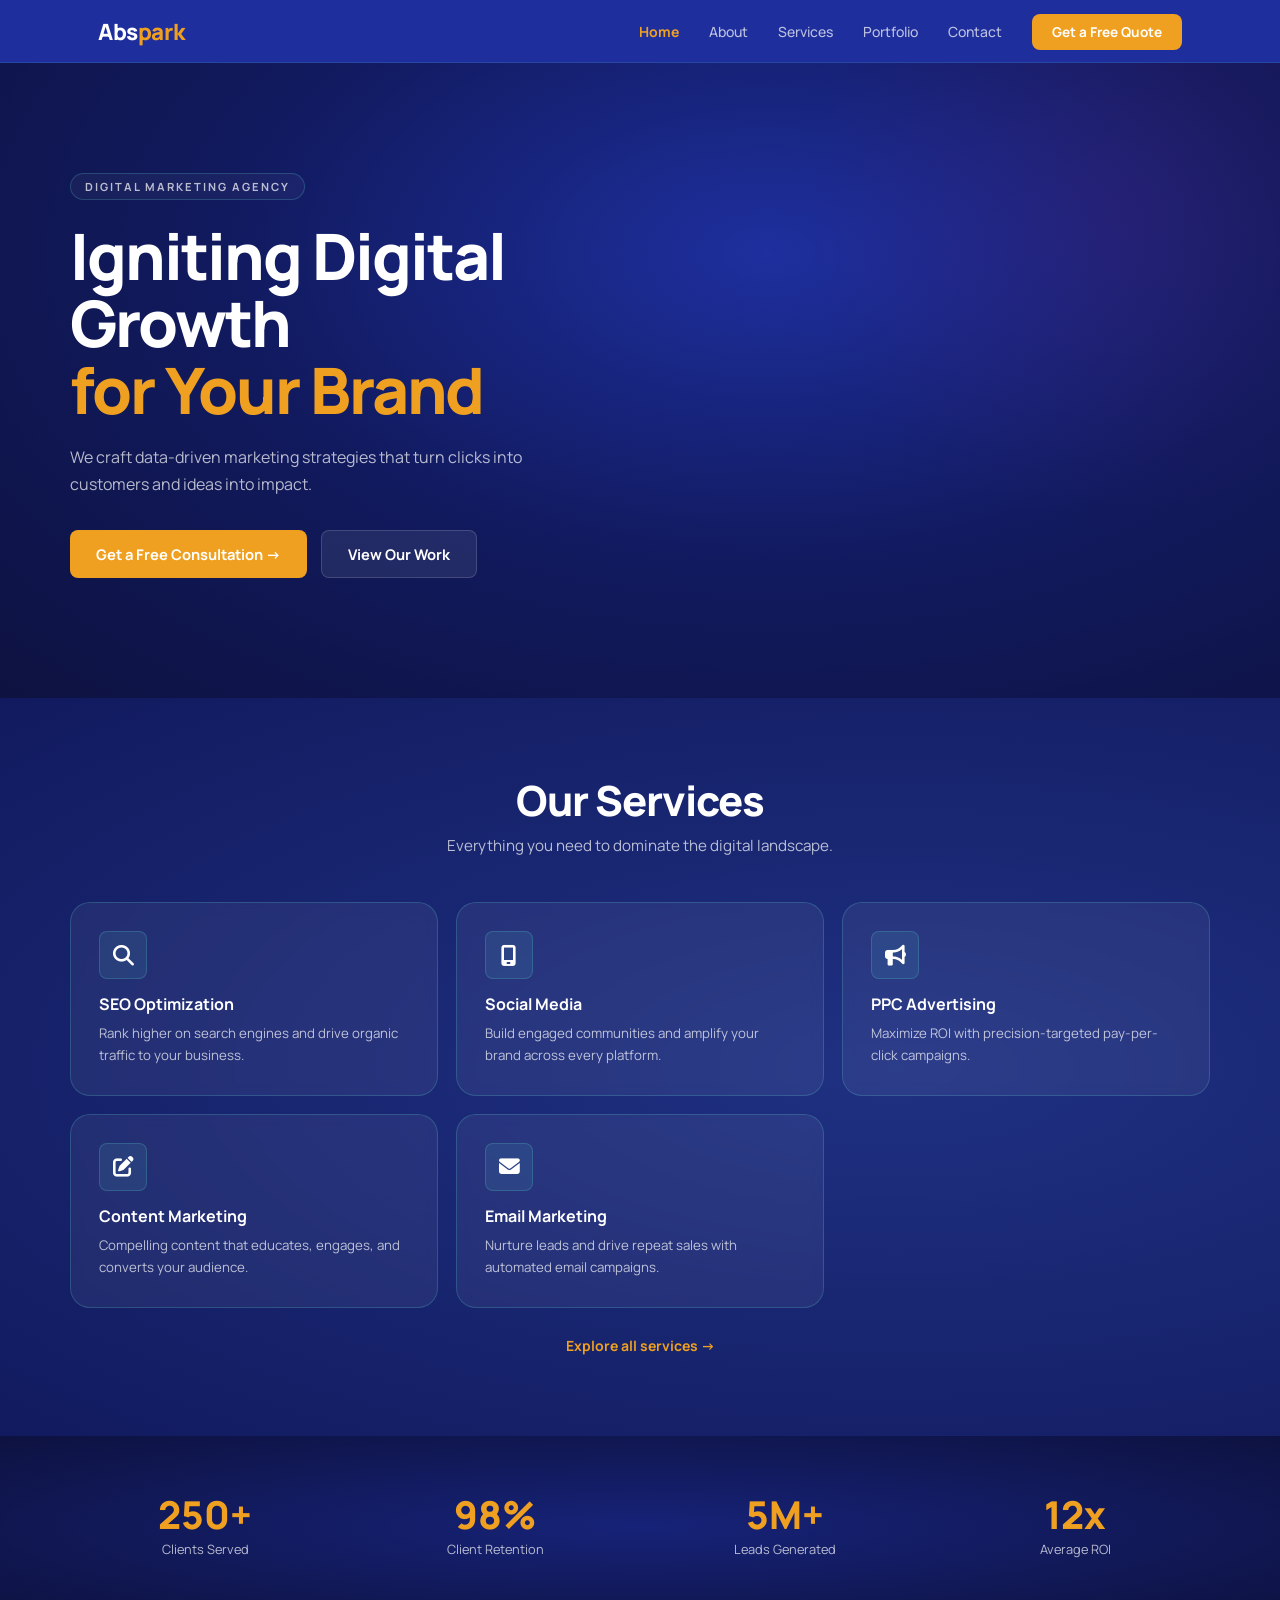
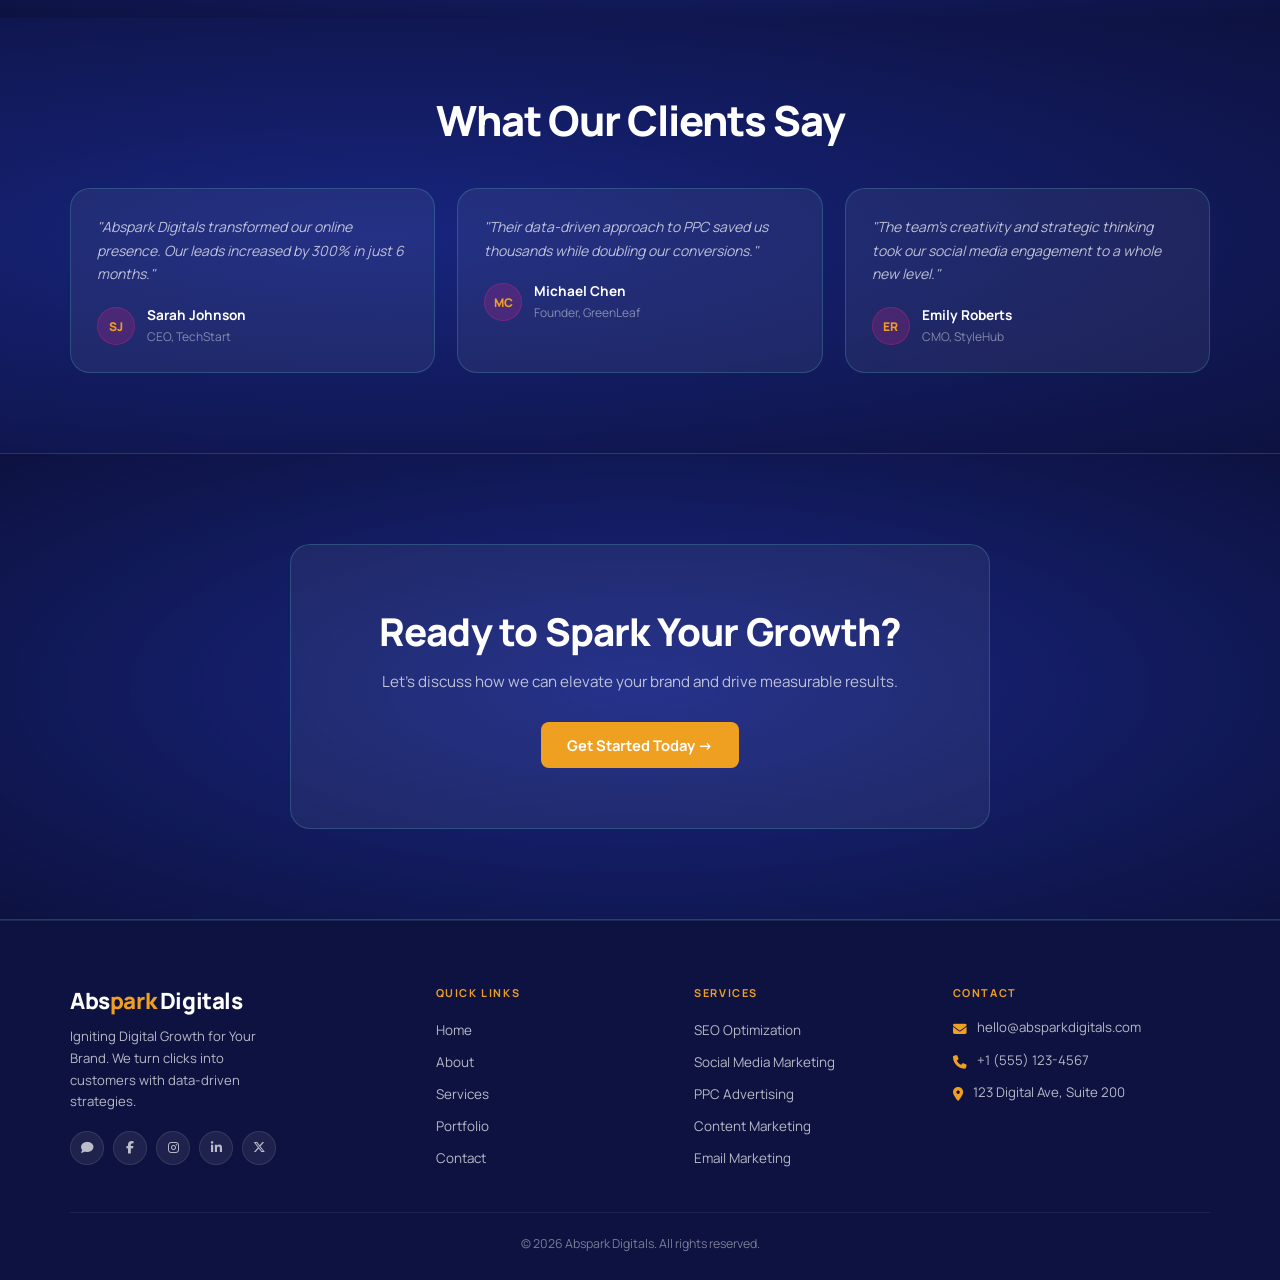
==== index.html @ 690a6c54 "first commit" ====
<!DOCTYPE html>
<html lang="en">
<head>
  <meta charset="UTF-8" />
  <meta name="viewport" content="width=device-width, initial-scale=1.0" />
  <title>Abspark Digitals – Igniting Digital Growth</title>
<link rel="stylesheet" href="style.css" />
  <link rel="stylesheet" href="https://cdnjs.cloudflare.com/ajax/libs/font-awesome/6.5.1/css/all.min.css" integrity="sha512-DTOQO9RWCH3ppGqcWaEA1BIZOC6xxalwEsw9c2QQeAIftl+Vegovlnee1c9QX4TctnWMn13TZye+giMm8e2LwA==" crossorigin="anonymous" referrerpolicy="no-referrer" />
  <style>
    /* ─── HOME HERO ─── */
    .home-hero {
      background: radial-gradient(ellipse at 60% 30%, var(--color-deep-crimson) 0%, var(--color-dark-maroon) 50%, var(--color-deep-black) 100%);
      padding: 110px 28px 120px;
      position: relative;
      overflow: hidden;

    }
    .home-hero::after {
      content: '';
      position: absolute;
      width: 700px; height: 700px;
      border-radius: 50%;
      background: radial-gradient(circle, rgba(233,30,140,0.07) 0%, transparent 65%);
      top: -200px; right: -200px;
      pointer-events: none;
    }
    .home-hero .container { position: relative; z-index: 1; }
    .home-hero h1 {
      font-size: clamp(2.6rem, 5.5vw, 4rem);
      font-weight: 800;
      letter-spacing: -2px;
      line-height: 1.05;
      max-width: 640px;
    }
    .home-hero h1 span { color: var(--color-hot-pink); display: block; }
    .home-hero p {
      margin-top: 20px;
      font-size: 1rem;
      color: var(--color-white-70);
      max-width: 480px;
      line-height: 1.7;
    }
    .hero-btns {
      display: flex;
      gap: 14px;
      margin-top: 32px;
      flex-wrap: wrap;
    }

    /* ─── SERVICES GRID ─── */
    .services-grid {
      display: grid;
      grid-template-columns: repeat(3, 1fr);
      gap: 18px;
      margin-top: 44px;
    }
    .services-grid .card:nth-child(4),
    .services-grid .card:nth-child(5) {
      /* last row 2 cards */
    }
    .service-card .icon-box { margin-bottom: 14px; }
    .service-card h3 {
      font-size: 1rem;
      font-weight: 700;
      margin-bottom: 8px;
    }
    .service-card p { font-size: 0.83rem; }
    .explore-link {
      display: inline-flex;
      align-items: center;
      gap: 6px;
      color: var(--color-hot-pink);
      font-size: 0.875rem;
      font-weight: 700;
      text-decoration: none;
      margin-top: 28px;
      transition: gap var(--transition);
    }
    .explore-link:hover { gap: 10px; }

    /* ─── TESTIMONIALS ─── */
    .testi-grid {
      display: grid;
      grid-template-columns: repeat(3, 1fr);
      gap: 22px;
      margin-top: 44px;
    }
    .testi-card {
      background: var(--card-bg);
      border: 1px solid var(--card-border);
      border-radius: var(--radius-lg);
      padding: 26px;
    }
    .testi-card blockquote {
      font-size: 0.875rem;
      color: var(--color-white-70);
      line-height: 1.7;
      font-style: italic;
      margin-bottom: 20px;
    }
    .testi-author {
      display: flex;
      align-items: center;
      gap: 12px;
    }
    .avatar {
      width: 38px; height: 38px;
      border-radius: 50%;
      background: rgba(233,30,140,0.20);
      border: 1px solid rgba(233,30,140,0.30);
      display: flex;
      align-items: center;
      justify-content: center;
      font-size: 0.75rem;
      font-weight: 800;
      color: var(--color-hot-pink);
      flex-shrink: 0;
    }
    .testi-author strong { font-size: 0.85rem; display: block; }
    .testi-author span { font-size: 0.75rem; color: var(--color-white-45); }

    @media (max-width: 860px) {
      .services-grid { grid-template-columns: repeat(2, 1fr); }
      .testi-grid { grid-template-columns: 1fr; }
    }
    @media (max-width: 560px) {
      .services-grid { grid-template-columns: 1fr; }
    }
  </style>
</head>
<body>

<!-- NAV -->
<nav>
  <div class="nav-inner">
    <a href="index.html" class="logo">Abs<span>park</span></a>
    <ul class="nav-links" id="navLinks">
      <li><a href="index.html" class="active">Home</a></li>
      <li><a href="about.html">About</a></li>
      <li><a href="services.html">Services</a></li>
      <li><a href="portfolio.html">Portfolio</a></li>
      <li><a href="contact.html">Contact</a></li>
      <li><a href="contact.html" class="btn-nav">Get a Free Quote</a></li>
    </ul>
    <button class="hamburger" onclick="toggleMenu()" aria-label="Menu">
      <span></span><span></span><span></span>
    </button>
  </div>
</nav>

<!-- HOME HERO -->
<section class="home-hero">
  <div class="container">
    <div class="page-badge">Digital Marketing Agency</div>
    <h1>Igniting Digital Growth
      <span>for Your Brand</span>
    </h1>
    <p>We craft data-driven marketing strategies that turn clicks into customers and ideas into impact.</p>
    <div class="hero-btns">
      <a href="contact.html" class="btn btn-primary">Get a Free Consultation →</a>
      <a href="portfolio.html" class="btn btn-secondary">View Our Work</a>
    </div>
  </div>
</section>

<!-- SERVICES SECTION -->
<section class="section section-mid">
  <div class="container">
    <div style="text-align:center; margin-bottom: 8px;">
      <p class="section-title">Our Services</p>
      <p class="section-sub" style="max-width:500px; margin-inline:auto;">Everything you need to dominate the digital landscape.</p>
    </div>
    <div class="services-grid">
      <div class="card service-card">
        <div class="icon-box"><i class="fas fa-magnifying-glass"></i></div>
        <h3>SEO Optimization</h3>
        <p>Rank higher on search engines and drive organic traffic to your business.</p>
      </div>
      <div class="card service-card">
        <div class="icon-box"><i class="fas fa-mobile-screen"></i></div>
        <h3>Social Media</h3>
        <p>Build engaged communities and amplify your brand across every platform.</p>
      </div>
      <div class="card service-card">
        <div class="icon-box"><i class="fas fa-bullhorn"></i></div>
        <h3>PPC Advertising</h3>
        <p>Maximize ROI with precision-targeted pay-per-click campaigns.</p>
      </div>
      <div class="card service-card">
        <div class="icon-box"><i class="fas fa-pen-to-square"></i></div>
        <h3>Content Marketing</h3>
        <p>Compelling content that educates, engages, and converts your audience.</p>
      </div>
      <div class="card service-card">
        <div class="icon-box"><i class="fas fa-envelope"></i></div>
        <h3>Email Marketing</h3>
        <p>Nurture leads and drive repeat sales with automated email campaigns.</p>
      </div>
    </div>
    <div style="text-align:center;">
      <a href="services.html" class="explore-link">Explore all services →</a>
    </div>
  </div>
</section>

<!-- STATS BAR -->
<div class="stats-bar">
  <div class="container">
    <div class="stat-item">
      <span class="val">250+</span>
      <span class="lbl">Clients Served</span>
    </div>
    <div class="stat-item">
      <span class="val">98%</span>
      <span class="lbl">Client Retention</span>
    </div>
    <div class="stat-item">
      <span class="val">5M+</span>
      <span class="lbl">Leads Generated</span>
    </div>
    <div class="stat-item">
      <span class="val">12x</span>
      <span class="lbl">Average ROI</span>
    </div>
  </div>
</div>

<!-- TESTIMONIALS -->
<section class="section section-dark">
  <div class="container">
    <div style="text-align:center;">
      <p class="section-title">What Our Clients Say</p>
    </div>
    <div class="testi-grid">
      <div class="testi-card">
        <blockquote>"Abspark Digitals transformed our online presence. Our leads increased by 300% in just 6 months."</blockquote>
        <div class="testi-author">
          <div class="avatar">SJ</div>
          <div>
            <strong>Sarah Johnson</strong>
            <span>CEO, TechStart</span>
          </div>
        </div>
      </div>
      <div class="testi-card">
        <blockquote>"Their data-driven approach to PPC saved us thousands while doubling our conversions."</blockquote>
        <div class="testi-author">
          <div class="avatar">MC</div>
          <div>
            <strong>Michael Chen</strong>
            <span>Founder, GreenLeaf</span>
          </div>
        </div>
      </div>
      <div class="testi-card">
        <blockquote>"The team's creativity and strategic thinking took our social media engagement to a whole new level."</blockquote>
        <div class="testi-author">
          <div class="avatar">ER</div>
          <div>
            <strong>Emily Roberts</strong>
            <span>CMO, StyleHub</span>
          </div>
        </div>
      </div>
    </div>
  </div>
</section>

<!-- CTA -->
<section class="cta-band">
  <div class="cta-box">
    <h2>Ready to Spark Your Growth?</h2>
    <p>Let's discuss how we can elevate your brand and drive measurable results.</p>
    <a href="contact.html" class="btn btn-primary">Get Started Today →</a>
  </div>
</section>

<!-- FOOTER -->
<footer>
  <div class="footer-grid">
    <div class="footer-brand">
      <a href="index.html" class="logo">Abs<span>park</span> Digitals</a>
      <p>Igniting Digital Growth for Your Brand. We turn clicks into customers with data-driven strategies.</p>
      <div class="socials">
        <a href="#" aria-label="Chat"><i class="fas fa-comment"></i></a>
        <a href="#" aria-label="Facebook"><i class="fab fa-facebook-f"></i></a>
        <a href="#" aria-label="Instagram"><i class="fab fa-instagram"></i></a>
        <a href="#" aria-label="LinkedIn"><i class="fab fa-linkedin-in"></i></a>
        <a href="#" aria-label="X"><i class="fab fa-x-twitter"></i></a>
      </div>
    </div>
    <div class="footer-col">
      <h4>Quick Links</h4>
      <ul>
        <li><a href="index.html">Home</a></li>
        <li><a href="about.html">About</a></li>
        <li><a href="services.html">Services</a></li>
        <li><a href="portfolio.html">Portfolio</a></li>
        <li><a href="contact.html">Contact</a></li>
      </ul>
    </div>
    <div class="footer-col">
      <h4>Services</h4>
      <ul>
        <li><a href="services.html">SEO Optimization</a></li>
        <li><a href="services.html">Social Media Marketing</a></li>
        <li><a href="services.html">PPC Advertising</a></li>
        <li><a href="services.html">Content Marketing</a></li>
        <li><a href="services.html">Email Marketing</a></li>
      </ul>
    </div>
    <div class="footer-col">
      <h4>Contact</h4>
      <div class="contact-row"><span class="ico"><i class="fas fa-envelope"></i></span><span>hello@absparkdigitals.com</span></div>
      <div class="contact-row"><span class="ico"><i class="fas fa-phone"></i></span><span>+1 (555) 123-4567</span></div>
      <div class="contact-row"><span class="ico"><i class="fas fa-location-dot"></i></span><span>123 Digital Ave, Suite 200</span></div>
    </div>
  </div>
  <p class="footer-bottom">© 2026 Abspark Digitals. All rights reserved.</p>
</footer>

<script>
  function toggleMenu() {
    document.getElementById('navLinks').classList.toggle('open');
  }
</script>
</body>
</html>
---- style.css ----
/* ═══════════════════════════════════════
   ABSPARK DIGITALS — SHARED STYLESHEET
   Color palette: Dark Maroon / Hot Pink
═══════════════════════════════════════ */

@import url('https://fonts.googleapis.com/css2?family=Manrope:wght@400;500;600;700;800&display=swap');

*, *::before, *::after { box-sizing: border-box; margin: 0; padding: 0; }

:root {
  /* Primary Blues */
  --color-deep-blue:    #267FB7;
  --color-mid-blue:     #3a5bc7;
  --color-light-blue:   #5b8fe8;

  /* Purple */
  --color-purple:       #6C4C98;
  --color-purple-light: #9b6fd4;

  /* Teal / Cyan */
  --color-teal:         #5dd5ce;
  --color-teal-light:   #a8e8e4;
  --color-teal-bg:      #7ecfca;

  /* Gold / Lightning */
  --color-gold:         #f0a020;
  --color-gold-bright:  #f5c842;

  /* Typography */
  --color-white:    #ffffff;
  --color-white-70: rgba(255,255,255,0.70);
  --color-white-45: rgba(255,255,255,0.45);

  /* Derived — mapped to brand roles */
  --color-deep-black:   #0d1240;
  --color-dark-maroon:  #111a5e;
  --color-deep-crimson: #1e2f9e;
  --color-card-surface: #1a2680;
  --color-hot-pink:     #f0a020;
  --color-pink-dark:    #c87d10;
  --color-coral-red:    #f5c842;
  --card-bg:            rgba(255,255,255,0.06);
  --card-border:        rgba(93,213,206,0.22);
  --radius-sm:   8px;
  --radius-md:   12px;
  --radius-lg:   20px;
  --transition:  0.22s ease;
}

html { scroll-behavior: smooth; }

body {
  font-family: 'Manrope', sans-serif;
  background: var(--color-dark-maroon);
  color: var(--color-white);
  min-height: 100vh;
  -webkit-font-smoothing: antialiased;
}

/* ─── SCROLLBAR ─── */
::-webkit-scrollbar { width: 6px; }
::-webkit-scrollbar-track { background: var(--color-deep-black); }
::-webkit-scrollbar-thumb { background: var(--color-mid-blue); border-radius: 3px; }

/* ─── NAV ─── */
nav {
  background:#1E2E9C;
  backdrop-filter: blur(10px);
  -webkit-backdrop-filter: blur(10px);
  position: sticky;
  top: 0;
  z-index: 200;
  border-bottom: 1px solid rgba(93,213,206,0.15);
}
.nav-inner {
  max-width: 1140px;
  margin: 0 auto;
  padding: 0 28px;
  height: 62px;
  display: flex;
  align-items: center;
  justify-content: space-between;
}
.logo {
  font-size: 1.4rem;
  font-weight: 800;
  color: var(--color-white);
  text-decoration: none;
  letter-spacing: -0.4px;
}
.logo span { color: var(--color-hot-pink); }
.nav-links {
  display: flex;
  align-items: center;
  gap: 30px;
  list-style: none;
}
.nav-links a {
  color: var(--color-white-70);
  text-decoration: none;
  font-size: 0.875rem;
  font-weight: 500;
  transition: color var(--transition);
}
.nav-links a:hover,
.nav-links a.active { color: var(--color-white); }
.nav-links a.active { color: var(--color-hot-pink); font-weight: 700; }
.btn-nav {
  background: var(--color-hot-pink) !important;
  color: var(--color-white) !important;
  padding: 9px 20px !important;
  border-radius: var(--radius-sm) !important;
  font-weight: 700 !important;
  font-size: 0.85rem !important;
  transition: background var(--transition) !important;
  white-space: nowrap;
}
.btn-nav:hover { background: var(--color-pink-dark) !important; }

.hamburger {
  display: none;
  flex-direction: column;
  gap: 5px;
  cursor: pointer;
  padding: 4px;
  background: none;
  border: none;
}
.hamburger span {
  display: block;
  width: 22px;
  height: 2px;
  background: var(--color-white);
  border-radius: 2px;
  transition: var(--transition);
}

/* ─── HERO / PAGE HEADER ─── */
.page-hero {
  background: radial-gradient(ellipse at 50% 0%, var(--color-deep-crimson) 0%, var(--color-dark-maroon) 60%, var(--color-deep-black) 100%);
  text-align: center;
  padding: 90px 28px 100px;
  position: relative;
  overflow: hidden;
}
.page-hero::before {
  content: '';
  position: absolute;
  width: 500px; height: 500px;
  border-radius: 50%;
  background: radial-gradient(circle, rgba(93,213,206,0.08) 0%, transparent 70%);
  top: -200px; left: 50%;
  transform: translateX(-50%);
}
.page-badge {
  display: inline-block;
  font-size: 0.7rem;
  font-weight: 700;
  letter-spacing: 2px;
  text-transform: uppercase;
  color: var(--color-white-70);
  border: 1px solid var(--card-border);
  padding: 5px 14px;
  border-radius: 20px;
  margin-bottom: 22px;
  background: rgba(255,255,255,0.04);
}
.page-hero h1 {
  font-size: clamp(2.4rem, 5vw, 3.4rem);
  font-weight: 800;
  letter-spacing: -1.5px;
  line-height: 1.08;
}
.page-hero h1 span { color: var(--color-hot-pink); }
.page-hero p {
  margin-top: 16px;
  font-size: 1rem;
  color: var(--color-white-70);
  max-width: 560px;
  margin-inline: auto;
  line-height: 1.65;
}

/* ─── SECTION WRAPPERS ─── */
.section {
  padding: 80px 28px;
}
.section-dark {
  background: radial-gradient(ellipse at 30% 50%, rgba(30,47,158,0.5) 0%, var(--color-deep-black) 100%);
}
.section-mid {
  background: radial-gradient(ellipse at 70% 50%, rgba(58,91,199,0.35) 0%, var(--color-dark-maroon) 100%);
}
.container {
  max-width: 1140px;
  margin: 0 auto;
}
.section-label {
  font-size: 0.7rem;
  font-weight: 700;
  letter-spacing: 2px;
  text-transform: uppercase;
  color: var(--color-hot-pink);
  margin-bottom: 10px;
}
.section-title {
  font-size: clamp(1.8rem, 3.5vw, 2.6rem);
  font-weight: 800;
  letter-spacing: -1px;
  line-height: 1.1;
}
.section-title span { color: var(--color-hot-pink); }
.section-sub {
  font-size: 0.95rem;
  color: var(--color-white-70);
  margin-top: 10px;
  line-height: 1.6;
}

/* ─── CARDS ─── */
.card {
  background: var(--card-bg);
  border: 1px solid var(--card-border);
  border-radius: var(--radius-lg);
  padding: 28px;
  backdrop-filter: blur(6px);
  transition: transform var(--transition), box-shadow var(--transition), border-color var(--transition);
}
.card:hover {
  transform: translateY(-5px);
  box-shadow: 0 20px 50px rgba(0,0,0,0.3);
  border-color: rgba(93,213,206,0.35);
}
.card-tag {
  font-size: 0.68rem;
  font-weight: 700;
  letter-spacing: 1.4px;
  text-transform: uppercase;
  color: var(--color-hot-pink);
  margin-bottom: 10px;
}
.card h2, .card h3 {
  font-size: 1.15rem;
  font-weight: 800;
  color: var(--color-white);
  margin-bottom: 10px;
}
.card p {
  font-size: 0.86rem;
  color: var(--color-white-70);
  line-height: 1.65;
}
.divider {
  height: 1px;
  background: rgba(255,255,255,0.10);
  margin: 20px 0;
}

/* ─── ICON BOX ─── */
.icon-box {
  width: 48px; height: 48px;
  border-radius: var(--radius-sm);
  background: rgba(93,213,206,0.10);
  border: 1px solid rgba(93,213,206,0.22);
  display: flex;
  align-items: center;
  justify-content: center;
  font-size: 1.3rem;
  margin-bottom: 16px;
  flex-shrink: 0;
}

/* ─── BUTTONS ─── */
.btn {
  display: inline-flex;
  align-items: center;
  gap: 8px;
  text-decoration: none;
  font-weight: 700;
  font-size: 0.92rem;
  border-radius: var(--radius-sm);
  padding: 13px 26px;
  transition: transform var(--transition), background var(--transition);
  cursor: pointer;
  border: none;
}
.btn:hover { transform: translateY(-2px); }
.btn-primary {
  background: var(--color-hot-pink);
  color: var(--color-white);
}
.btn-primary:hover { background: var(--color-pink-dark); }
.btn-secondary {
  background: rgba(255,255,255,0.08);
  color: var(--color-white);
  border: 1px solid rgba(255,255,255,0.15);
}
.btn-secondary:hover { background: rgba(255,255,255,0.14); }

/* ─── CTA BAND ─── */
.cta-band {
  background: radial-gradient(ellipse at 50% 50%, rgba(30,47,158,0.6) 0%, var(--color-deep-black) 100%);
  border-top: 1px solid var(--card-border);
  border-bottom: 1px solid var(--card-border);
  padding: 90px 28px;
  text-align: center;
}
.cta-box {
  background: var(--card-bg);
  border: 1px solid var(--card-border);
  border-radius: var(--radius-lg);
  padding: 60px 40px;
  max-width: 700px;
  margin: 0 auto;
}
.cta-box h2 {
  font-size: clamp(1.8rem, 3.5vw, 2.4rem);
  font-weight: 800;
  letter-spacing: -0.8px;
}
.cta-box p {
  color: var(--color-white-70);
  margin-top: 12px;
  font-size: 0.95rem;
  line-height: 1.6;
}
.cta-box .btn { margin-top: 28px; }

/* ─── FOOTER ─── */
footer {
  background: var(--color-deep-black);
  border-top: 1px solid rgba(93,213,206,0.15);
  padding: 64px 28px 28px;
}
.footer-grid {
  max-width: 1140px;
  margin: 0 auto;
  display: grid;
  grid-template-columns: 1.5fr 1fr 1fr 1.2fr;
  gap: 44px;
  padding-bottom: 44px;
  border-bottom: 1px solid rgba(255,255,255,0.07);
}
.footer-brand p {
  font-size: 0.82rem;
  color: var(--color-white-70);
  margin-top: 10px;
  line-height: 1.65;
  max-width: 200px;
}
.socials {
  display: flex;
  gap: 9px;
  margin-top: 18px;
}
.socials a {
  width: 34px; height: 34px;
  border-radius: 50%;
  background: rgba(255,255,255,0.07);
  border: 1px solid rgba(255,255,255,0.10);
  display: flex;
  align-items: center;
  justify-content: center;
  color: var(--color-white-70);
  text-decoration: none;
  font-size: 0.78rem;
  font-weight: 700;
  transition: background var(--transition), color var(--transition), border-color var(--transition);
}
.socials a:hover {
  background: var(--color-hot-pink);
  border-color: var(--color-hot-pink);
  color: var(--color-white);
}
.footer-col h4 {
  font-size: 0.68rem;
  font-weight: 700;
  letter-spacing: 1.6px;
  text-transform: uppercase;
  color: var(--color-hot-pink);
  margin-bottom: 18px;
}
.footer-col ul { list-style: none; display: flex; flex-direction: column; gap: 10px; }
.footer-col ul a {
  font-size: 0.84rem;
  color: var(--color-white-70);
  text-decoration: none;
  transition: color var(--transition);
}
.footer-col ul a:hover { color: var(--color-white); }
.contact-row {
  display: flex;
  align-items: flex-start;
  gap: 10px;
  margin-bottom: 11px;
}
.contact-row .ico { font-size: 0.85rem; margin-top: 1px; color: var(--color-hot-pink); }
.contact-row span { font-size: 0.83rem; color: var(--color-white-70); line-height: 1.5; }
.footer-bottom {
  max-width: 1140px;
  margin: 22px auto 0;
  text-align: center;
  font-size: 0.77rem;
  color: var(--color-white-45);
}

/* ─── STATS BAR ─── */
.stats-bar {
  background: radial-gradient(ellipse at 50% 50%, rgba(30,47,158,0.4) 0%, var(--color-deep-black) 100%);
  padding: 60px 28px;
}
.stats-bar .container {
  display: grid;
  grid-template-columns: repeat(4, 1fr);
  gap: 20px;
  text-align: center;
}
.stat-item .val {
  font-size: 2.4rem;
  font-weight: 800;
  color: var(--color-hot-pink);
  display: block;
  line-height: 1;
}
.stat-item .lbl {
  font-size: 0.8rem;
  color: var(--color-white-70);
  margin-top: 6px;
  display: block;
}

/* ─── FORM ─── */
.form-group { margin-bottom: 20px; }
.form-row { display: grid; grid-template-columns: 1fr 1fr; gap: 16px; margin-bottom: 20px; }
label {
  display: block;
  font-size: 0.82rem;
  font-weight: 600;
  color: var(--color-white-70);
  margin-bottom: 7px;
}
label .req { color: var(--color-hot-pink); margin-left: 2px; }
input, textarea, select {
  width: 100%;
  background: rgba(255,255,255,0.06);
  border: 1px solid rgba(255,255,255,0.12);
  border-radius: var(--radius-sm);
  padding: 11px 14px;
  color: var(--color-white);
  font-family: 'Manrope', sans-serif;
  font-size: 0.875rem;
  transition: border-color var(--transition), background var(--transition);
  outline: none;
}
input::placeholder, textarea::placeholder { color: var(--color-white-45); }
input:focus, textarea:focus {
  border-color: rgba(93,213,206,0.50);
  background: rgba(255,255,255,0.09);
}
textarea { resize: vertical; min-height: 140px; }

/* ─── MOBILE ─── */
@media (max-width: 900px) {
  .footer-grid { grid-template-columns: 1fr 1fr; }
}
@media (max-width: 700px) {
  .nav-links { display: none; }
  .hamburger { display: flex; }
  .nav-links.open {
    display: flex;
    flex-direction: column;
    position: absolute;
    top: 62px; left: 0; right: 0;
    background: var(--color-deep-black);
    padding: 20px 28px 26px;
    gap: 20px;
    z-index: 300;
    border-bottom: 1px solid rgba(93,213,206,0.15);
  }
  .footer-grid { grid-template-columns: 1fr; gap: 28px; }
  .form-row { grid-template-columns: 1fr; }
  .stats-bar .container { grid-template-columns: repeat(2, 1fr); }
  .page-hero { padding: 60px 20px 70px; }
}
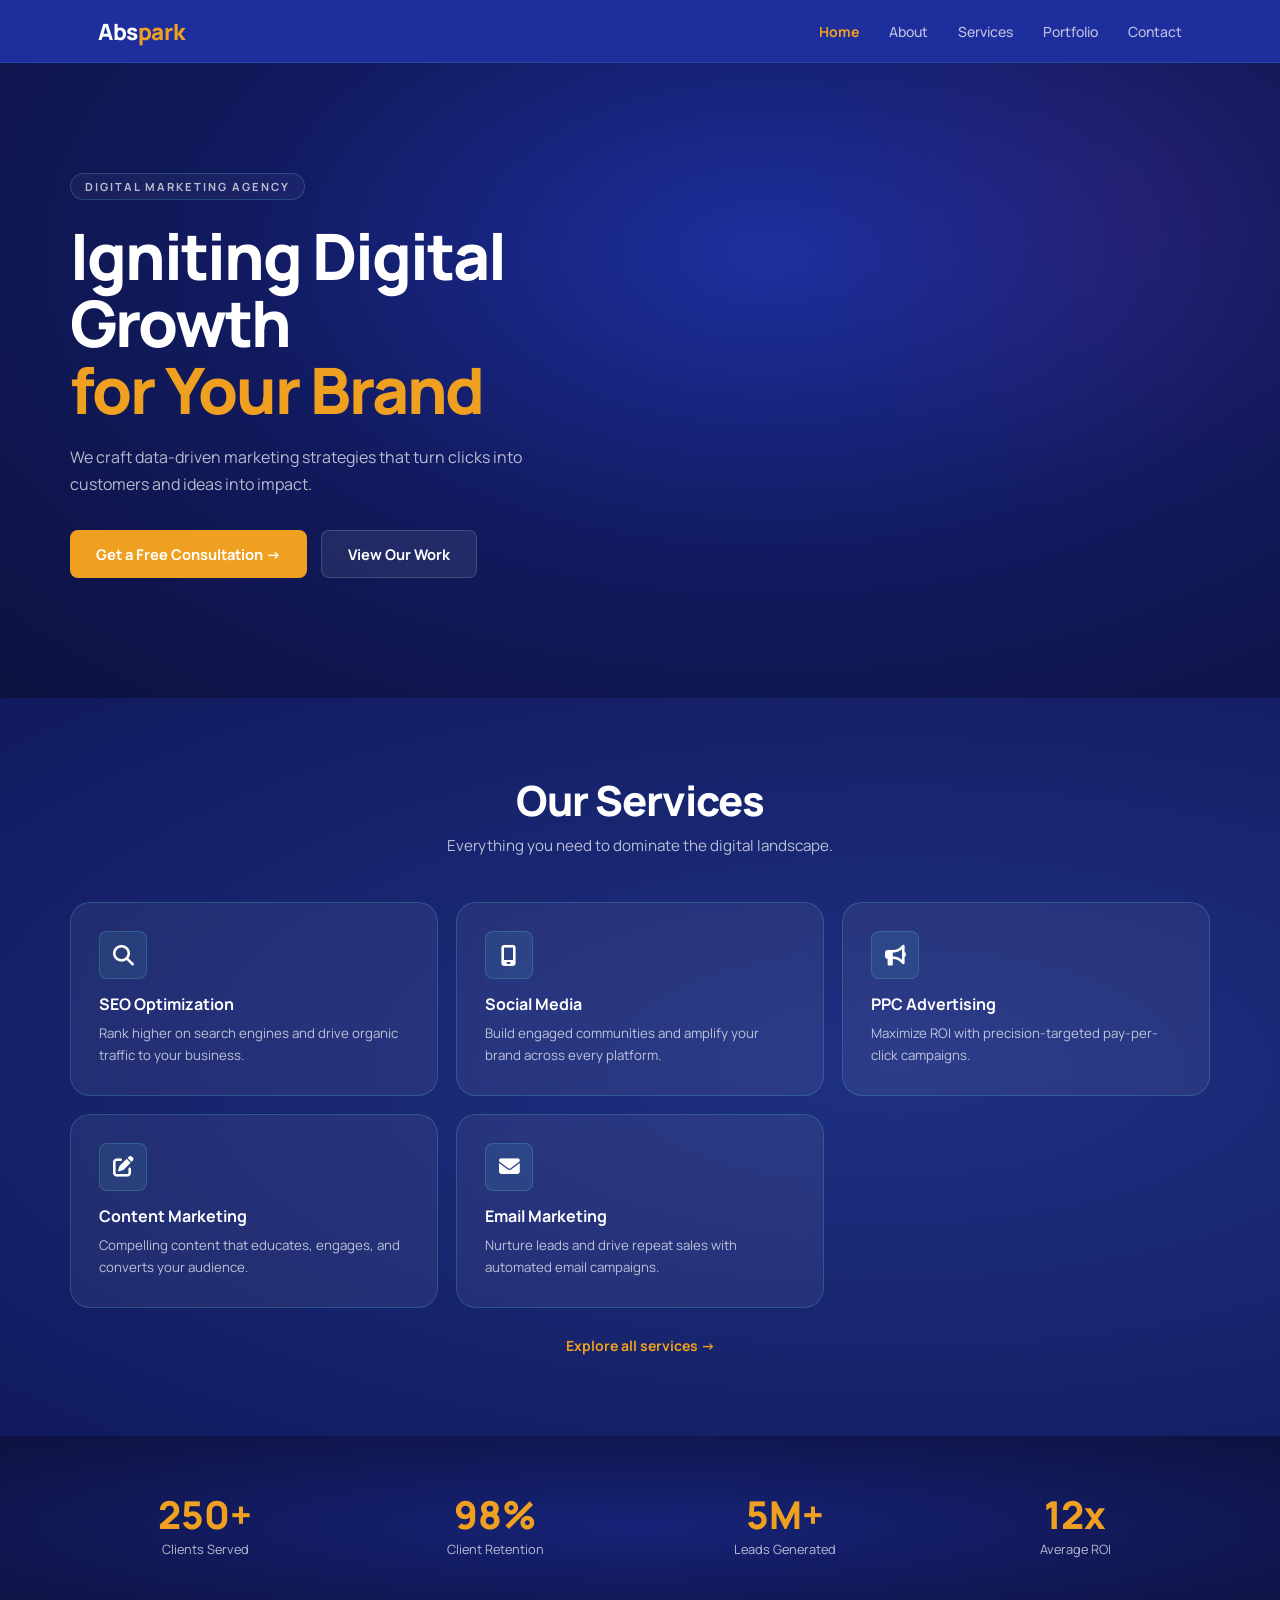
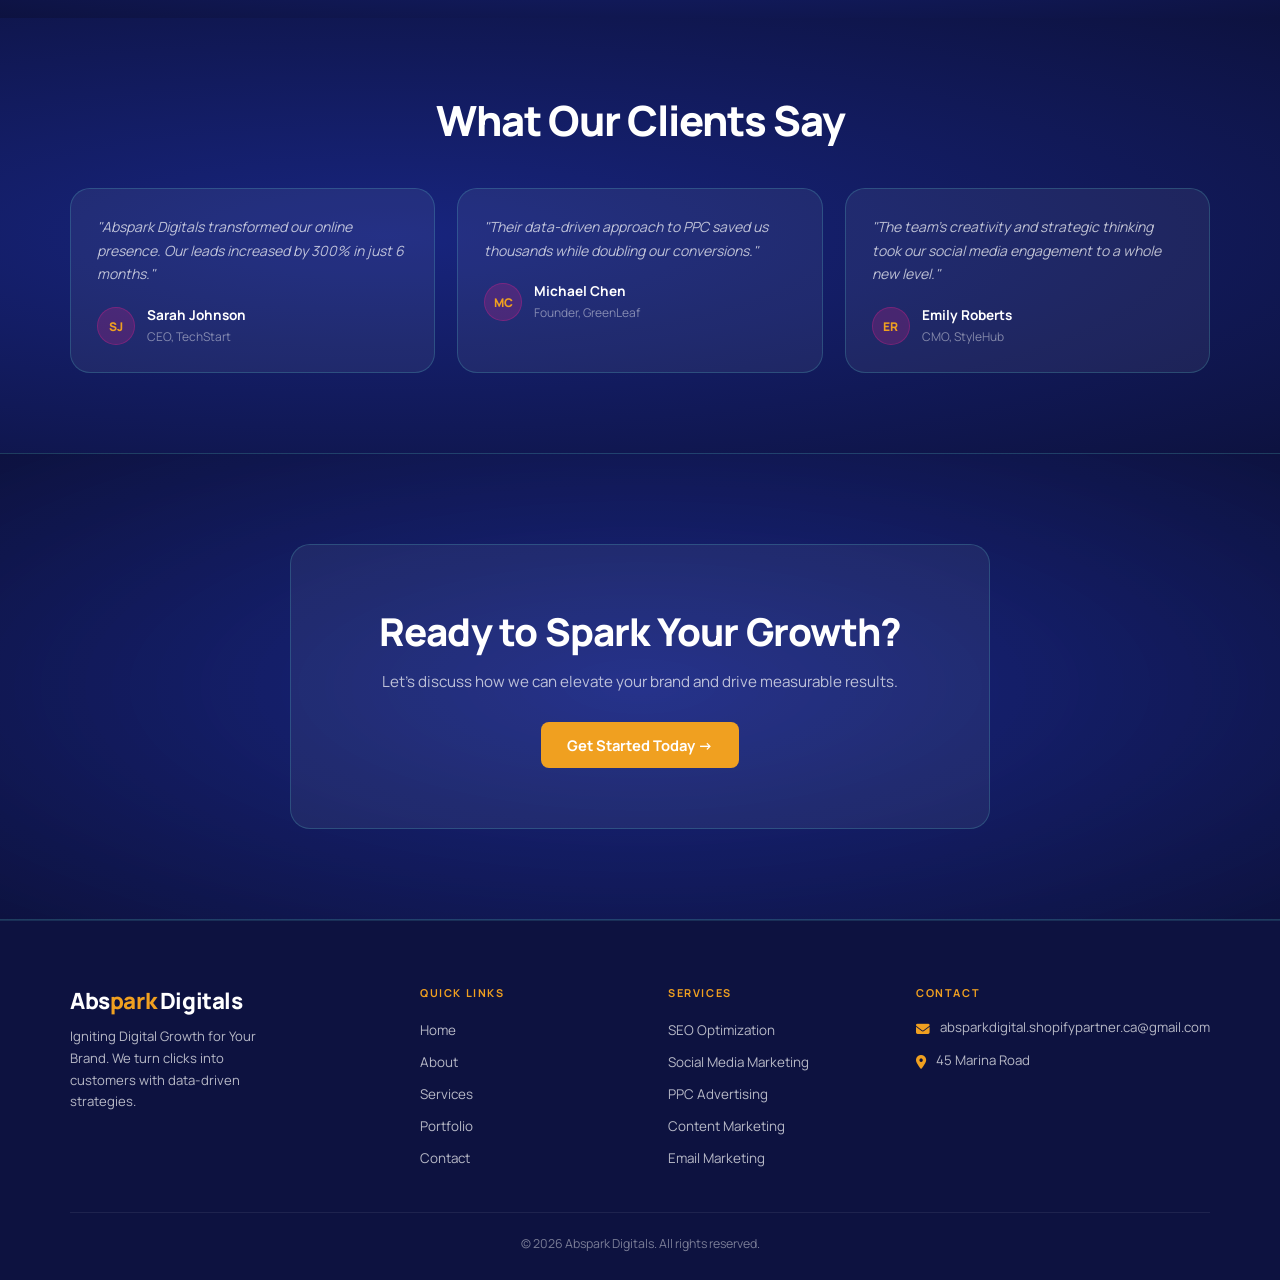
==== commit 10d3ed33: "updated" ====
--- a/index.html
+++ b/index.html
@@ -1,11 +1,14 @@
 <!DOCTYPE html>
 <html lang="en">
+
 <head>
   <meta charset="UTF-8" />
   <meta name="viewport" content="width=device-width, initial-scale=1.0" />
   <title>Abspark Digitals – Igniting Digital Growth</title>
-<link rel="stylesheet" href="style.css" />
-  <link rel="stylesheet" href="https://cdnjs.cloudflare.com/ajax/libs/font-awesome/6.5.1/css/all.min.css" integrity="sha512-DTOQO9RWCH3ppGqcWaEA1BIZOC6xxalwEsw9c2QQeAIftl+Vegovlnee1c9QX4TctnWMn13TZye+giMm8e2LwA==" crossorigin="anonymous" referrerpolicy="no-referrer" />
+  <link rel="stylesheet" href="style.css" />
+  <link rel="stylesheet" href="https://cdnjs.cloudflare.com/ajax/libs/font-awesome/6.5.1/css/all.min.css"
+    integrity="sha512-DTOQO9RWCH3ppGqcWaEA1BIZOC6xxalwEsw9c2QQeAIftl+Vegovlnee1c9QX4TctnWMn13TZye+giMm8e2LwA=="
+    crossorigin="anonymous" referrerpolicy="no-referrer" />
   <style>
     /* ─── HOME HERO ─── */
     .home-hero {
@@ -15,16 +18,67 @@
       overflow: hidden;
 
     }
+
+    .home-hero .hero-grid {
+      display: grid;
+      grid-template-columns: 1.1fr 0.9fr;
+      gap: 28px;
+      align-items: center;
+    }
+
+    .home-hero .hero-visual {
+      display: flex;
+      justify-content: flex-end;
+    }
+
+.home-hero .hero-image {
+      width: 100%;
+      max-width: 420px;
+      aspect-ratio: 4 / 3;
+      height: auto;
+      display: block;
+      object-fit: cover;
+      /* flip to the other way round */
+      transform: scaleX(-1);
+    }
+
+    .home-hero .hero-copy {
+      max-width: 640px;
+    }
+
+@media (max-width: 860px) {
+      .home-hero .hero-grid {
+        grid-template-columns: 1fr;
+      }
+
+      .home-hero .hero-visual {
+        justify-content: flex-start;
+        margin-top: 24px;
+      }
+
+      .home-hero .hero-image {
+        max-width: 520px;
+      }
+    }
+
+
     .home-hero::after {
       content: '';
       position: absolute;
-      width: 700px; height: 700px;
+      width: 700px;
+      height: 700px;
       border-radius: 50%;
-      background: radial-gradient(circle, rgba(233,30,140,0.07) 0%, transparent 65%);
-      top: -200px; right: -200px;
+      background: radial-gradient(circle, rgba(233, 30, 140, 0.07) 0%, transparent 65%);
+      top: -200px;
+      right: -200px;
       pointer-events: none;
     }
-    .home-hero .container { position: relative; z-index: 1; }
+
+    .home-hero .container {
+      position: relative;
+      z-index: 1;
+    }
+
     .home-hero h1 {
       font-size: clamp(2.6rem, 5.5vw, 4rem);
       font-weight: 800;
@@ -32,7 +86,12 @@
       line-height: 1.05;
       max-width: 640px;
     }
-    .home-hero h1 span { color: var(--color-hot-pink); display: block; }
+
+    .home-hero h1 span {
+      color: var(--color-hot-pink);
+      display: block;
+    }
+
     .home-hero p {
       margin-top: 20px;
       font-size: 1rem;
@@ -40,6 +99,7 @@
       max-width: 480px;
       line-height: 1.7;
     }
+
     .hero-btns {
       display: flex;
       gap: 14px;
@@ -54,17 +114,26 @@
       gap: 18px;
       margin-top: 44px;
     }
+
     .services-grid .card:nth-child(4),
     .services-grid .card:nth-child(5) {
       /* last row 2 cards */
     }
-    .service-card .icon-box { margin-bottom: 14px; }
+
+    .service-card .icon-box {
+      margin-bottom: 14px;
+    }
+
     .service-card h3 {
       font-size: 1rem;
       font-weight: 700;
       margin-bottom: 8px;
     }
-    .service-card p { font-size: 0.83rem; }
+
+    .service-card p {
+      font-size: 0.83rem;
+    }
+
     .explore-link {
       display: inline-flex;
       align-items: center;
@@ -76,7 +145,10 @@
       margin-top: 28px;
       transition: gap var(--transition);
     }
-    .explore-link:hover { gap: 10px; }
+
+    .explore-link:hover {
+      gap: 10px;
+    }
 
     /* ─── TESTIMONIALS ─── */
     .testi-grid {
@@ -85,12 +157,14 @@
       gap: 22px;
       margin-top: 44px;
     }
+
     .testi-card {
       background: var(--card-bg);
       border: 1px solid var(--card-border);
       border-radius: var(--radius-lg);
       padding: 26px;
     }
+
     .testi-card blockquote {
       font-size: 0.875rem;
       color: var(--color-white-70);
@@ -98,16 +172,19 @@
       font-style: italic;
       margin-bottom: 20px;
     }
+
     .testi-author {
       display: flex;
       align-items: center;
       gap: 12px;
     }
+
     .avatar {
-      width: 38px; height: 38px;
+      width: 38px;
+      height: 38px;
       border-radius: 50%;
-      background: rgba(233,30,140,0.20);
-      border: 1px solid rgba(233,30,140,0.30);
+      background: rgba(233, 30, 140, 0.20);
+      border: 1px solid rgba(233, 30, 140, 0.30);
       display: flex;
       align-items: center;
       justify-content: center;
@@ -116,213 +193,244 @@
       color: var(--color-hot-pink);
       flex-shrink: 0;
     }
-    .testi-author strong { font-size: 0.85rem; display: block; }
-    .testi-author span { font-size: 0.75rem; color: var(--color-white-45); }
+
+    .testi-author strong {
+      font-size: 0.85rem;
+      display: block;
+    }
+
+    .testi-author span {
+      font-size: 0.75rem;
+      color: var(--color-white-45);
+    }
 
     @media (max-width: 860px) {
-      .services-grid { grid-template-columns: repeat(2, 1fr); }
-      .testi-grid { grid-template-columns: 1fr; }
-    }
+      .services-grid {
+        grid-template-columns: repeat(2, 1fr);
+      }
+
+      .testi-grid {
+        grid-template-columns: 1fr;
+      }
+    }
+
     @media (max-width: 560px) {
-      .services-grid { grid-template-columns: 1fr; }
+      .services-grid {
+        grid-template-columns: 1fr;
+      }
     }
   </style>
 </head>
+
 <body>
 
-<!-- NAV -->
-<nav>
-  <div class="nav-inner">
-    <a href="index.html" class="logo">Abs<span>park</span></a>
-    <ul class="nav-links" id="navLinks">
-      <li><a href="index.html" class="active">Home</a></li>
-      <li><a href="about.html">About</a></li>
-      <li><a href="services.html">Services</a></li>
-      <li><a href="portfolio.html">Portfolio</a></li>
-      <li><a href="contact.html">Contact</a></li>
-      <li><a href="contact.html" class="btn-nav">Get a Free Quote</a></li>
-    </ul>
-    <button class="hamburger" onclick="toggleMenu()" aria-label="Menu">
-      <span></span><span></span><span></span>
-    </button>
+  <!-- NAV -->
+  <nav>
+    <div class="nav-inner">
+      <a href="index.html" class="logo">Abs<span>park</span></a>
+      <ul class="nav-links" id="navLinks">
+        <li><a href="index.html" class="active">Home</a></li>
+        <li><a href="about.html">About</a></li>
+        <li><a href="services.html">Services</a></li>
+        <li><a href="portfolio.html">Portfolio</a></li>
+        <li><a href="contact.html">Contact</a></li>
+        <!-- <li><a href="contact.html" class="btn-nav">Get a Free Quote</a></li> -->
+      </ul>
+      <button class="hamburger" onclick="toggleMenu()" aria-label="Menu">
+        <span></span><span></span><span></span>
+      </button>
+    </div>
+  </nav>
+
+  <!-- HOME HERO -->
+  <section class="home-hero">
+    <div class="container">
+      <div class="hero-grid">
+        <div class="hero-copy">
+          <div class="page-badge">Digital Marketing Agency</div>
+          <h1>Igniting Digital Growth
+            <span>for Your Brand</span>
+          </h1>
+          <p>We craft data-driven marketing strategies that turn clicks into customers and ideas into impact.</p>
+          <div class="hero-btns">
+            <a href="contact.html" class="btn btn-primary">Get a Free Consultation →</a>
+            <a href="portfolio.html" class="btn btn-secondary">View Our Work</a>
+          </div>
+        </div>
+
+        <div class="hero-visual" aria-hidden="true">
+        </div>
+      </div>
+    </div>
+  </section>
+
+  <!-- SERVICES SECTION -->
+  <section class="section section-mid">
+    <div class="container">
+      <div style="text-align:center; margin-bottom: 8px;">
+        <p class="section-title">Our Services</p>
+        <p class="section-sub" style="max-width:500px; margin-inline:auto;">Everything you need to dominate the digital
+          landscape.</p>
+      </div>
+      <div class="services-grid">
+        <div class="card service-card">
+          <div class="icon-box"><i class="fas fa-magnifying-glass"></i></div>
+          <h3>SEO Optimization</h3>
+          <p>Rank higher on search engines and drive organic traffic to your business.</p>
+        </div>
+        <div class="card service-card">
+          <div class="icon-box"><i class="fas fa-mobile-screen"></i></div>
+          <h3>Social Media</h3>
+          <p>Build engaged communities and amplify your brand across every platform.</p>
+        </div>
+        <div class="card service-card">
+          <div class="icon-box"><i class="fas fa-bullhorn"></i></div>
+          <h3>PPC Advertising</h3>
+          <p>Maximize ROI with precision-targeted pay-per-click campaigns.</p>
+        </div>
+        <div class="card service-card">
+          <div class="icon-box"><i class="fas fa-pen-to-square"></i></div>
+          <h3>Content Marketing</h3>
+          <p>Compelling content that educates, engages, and converts your audience.</p>
+        </div>
+        <div class="card service-card">
+          <div class="icon-box"><i class="fas fa-envelope"></i></div>
+          <h3>Email Marketing</h3>
+          <p>Nurture leads and drive repeat sales with automated email campaigns.</p>
+        </div>
+      </div>
+      <div style="text-align:center;">
+        <a href="services.html" class="explore-link">Explore all services →</a>
+      </div>
+    </div>
+  </section>
+
+  <!-- STATS BAR -->
+  <div class="stats-bar">
+    <div class="container">
+      <div class="stat-item">
+        <span class="val">250+</span>
+        <span class="lbl">Clients Served</span>
+      </div>
+      <div class="stat-item">
+        <span class="val">98%</span>
+        <span class="lbl">Client Retention</span>
+      </div>
+      <div class="stat-item">
+        <span class="val">5M+</span>
+        <span class="lbl">Leads Generated</span>
+      </div>
+      <div class="stat-item">
+        <span class="val">12x</span>
+        <span class="lbl">Average ROI</span>
+      </div>
+    </div>
   </div>
-</nav>
-
-<!-- HOME HERO -->
-<section class="home-hero">
-  <div class="container">
-    <div class="page-badge">Digital Marketing Agency</div>
-    <h1>Igniting Digital Growth
-      <span>for Your Brand</span>
-    </h1>
-    <p>We craft data-driven marketing strategies that turn clicks into customers and ideas into impact.</p>
-    <div class="hero-btns">
-      <a href="contact.html" class="btn btn-primary">Get a Free Consultation →</a>
-      <a href="portfolio.html" class="btn btn-secondary">View Our Work</a>
-    </div>
-  </div>
-</section>
-
-<!-- SERVICES SECTION -->
-<section class="section section-mid">
-  <div class="container">
-    <div style="text-align:center; margin-bottom: 8px;">
-      <p class="section-title">Our Services</p>
-      <p class="section-sub" style="max-width:500px; margin-inline:auto;">Everything you need to dominate the digital landscape.</p>
-    </div>
-    <div class="services-grid">
-      <div class="card service-card">
-        <div class="icon-box"><i class="fas fa-magnifying-glass"></i></div>
-        <h3>SEO Optimization</h3>
-        <p>Rank higher on search engines and drive organic traffic to your business.</p>
-      </div>
-      <div class="card service-card">
-        <div class="icon-box"><i class="fas fa-mobile-screen"></i></div>
-        <h3>Social Media</h3>
-        <p>Build engaged communities and amplify your brand across every platform.</p>
-      </div>
-      <div class="card service-card">
-        <div class="icon-box"><i class="fas fa-bullhorn"></i></div>
-        <h3>PPC Advertising</h3>
-        <p>Maximize ROI with precision-targeted pay-per-click campaigns.</p>
-      </div>
-      <div class="card service-card">
-        <div class="icon-box"><i class="fas fa-pen-to-square"></i></div>
-        <h3>Content Marketing</h3>
-        <p>Compelling content that educates, engages, and converts your audience.</p>
-      </div>
-      <div class="card service-card">
-        <div class="icon-box"><i class="fas fa-envelope"></i></div>
-        <h3>Email Marketing</h3>
-        <p>Nurture leads and drive repeat sales with automated email campaigns.</p>
-      </div>
-    </div>
-    <div style="text-align:center;">
-      <a href="services.html" class="explore-link">Explore all services →</a>
-    </div>
-  </div>
-</section>
-
-<!-- STATS BAR -->
-<div class="stats-bar">
-  <div class="container">
-    <div class="stat-item">
-      <span class="val">250+</span>
-      <span class="lbl">Clients Served</span>
-    </div>
-    <div class="stat-item">
-      <span class="val">98%</span>
-      <span class="lbl">Client Retention</span>
-    </div>
-    <div class="stat-item">
-      <span class="val">5M+</span>
-      <span class="lbl">Leads Generated</span>
-    </div>
-    <div class="stat-item">
-      <span class="val">12x</span>
-      <span class="lbl">Average ROI</span>
-    </div>
-  </div>
-</div>
-
-<!-- TESTIMONIALS -->
-<section class="section section-dark">
-  <div class="container">
-    <div style="text-align:center;">
-      <p class="section-title">What Our Clients Say</p>
-    </div>
-    <div class="testi-grid">
-      <div class="testi-card">
-        <blockquote>"Abspark Digitals transformed our online presence. Our leads increased by 300% in just 6 months."</blockquote>
-        <div class="testi-author">
-          <div class="avatar">SJ</div>
-          <div>
-            <strong>Sarah Johnson</strong>
-            <span>CEO, TechStart</span>
+
+  <!-- TESTIMONIALS -->
+  <section class="section section-dark">
+    <div class="container">
+      <div style="text-align:center;">
+        <p class="section-title">What Our Clients Say</p>
+      </div>
+      <div class="testi-grid">
+        <div class="testi-card">
+          <blockquote>"Abspark Digitals transformed our online presence. Our leads increased by 300% in just 6 months."
+          </blockquote>
+          <div class="testi-author">
+            <div class="avatar">SJ</div>
+            <div>
+              <strong>Sarah Johnson</strong>
+              <span>CEO, TechStart</span>
+            </div>
           </div>
         </div>
-      </div>
-      <div class="testi-card">
-        <blockquote>"Their data-driven approach to PPC saved us thousands while doubling our conversions."</blockquote>
-        <div class="testi-author">
-          <div class="avatar">MC</div>
-          <div>
-            <strong>Michael Chen</strong>
-            <span>Founder, GreenLeaf</span>
+        <div class="testi-card">
+          <blockquote>"Their data-driven approach to PPC saved us thousands while doubling our conversions."
+          </blockquote>
+          <div class="testi-author">
+            <div class="avatar">MC</div>
+            <div>
+              <strong>Michael Chen</strong>
+              <span>Founder, GreenLeaf</span>
+            </div>
           </div>
         </div>
-      </div>
-      <div class="testi-card">
-        <blockquote>"The team's creativity and strategic thinking took our social media engagement to a whole new level."</blockquote>
-        <div class="testi-author">
-          <div class="avatar">ER</div>
-          <div>
-            <strong>Emily Roberts</strong>
-            <span>CMO, StyleHub</span>
+        <div class="testi-card">
+          <blockquote>"The team's creativity and strategic thinking took our social media engagement to a whole new
+            level."</blockquote>
+          <div class="testi-author">
+            <div class="avatar">ER</div>
+            <div>
+              <strong>Emily Roberts</strong>
+              <span>CMO, StyleHub</span>
+            </div>
           </div>
         </div>
       </div>
     </div>
-  </div>
-</section>
-
-<!-- CTA -->
-<section class="cta-band">
-  <div class="cta-box">
-    <h2>Ready to Spark Your Growth?</h2>
-    <p>Let's discuss how we can elevate your brand and drive measurable results.</p>
-    <a href="contact.html" class="btn btn-primary">Get Started Today →</a>
-  </div>
-</section>
-
-<!-- FOOTER -->
-<footer>
-  <div class="footer-grid">
-    <div class="footer-brand">
-      <a href="index.html" class="logo">Abs<span>park</span> Digitals</a>
-      <p>Igniting Digital Growth for Your Brand. We turn clicks into customers with data-driven strategies.</p>
-      <div class="socials">
+  </section>
+
+  <!-- CTA -->
+  <section class="cta-band">
+    <div class="cta-box">
+      <h2>Ready to Spark Your Growth?</h2>
+      <p>Let's discuss how we can elevate your brand and drive measurable results.</p>
+      <a href="contact.html" class="btn btn-primary">Get Started Today →</a>
+    </div>
+  </section>
+
+  <!-- FOOTER -->
+  <footer>
+    <div class="footer-grid">
+      <div class="footer-brand">
+        <a href="index.html" class="logo">Abs<span>park</span> Digitals</a>
+        <p>Igniting Digital Growth for Your Brand. We turn clicks into customers with data-driven strategies.</p>
+        <!-- <div class="socials">
         <a href="#" aria-label="Chat"><i class="fas fa-comment"></i></a>
         <a href="#" aria-label="Facebook"><i class="fab fa-facebook-f"></i></a>
         <a href="#" aria-label="Instagram"><i class="fab fa-instagram"></i></a>
         <a href="#" aria-label="LinkedIn"><i class="fab fa-linkedin-in"></i></a>
         <a href="#" aria-label="X"><i class="fab fa-x-twitter"></i></a>
-      </div>
-    </div>
-    <div class="footer-col">
-      <h4>Quick Links</h4>
-      <ul>
-        <li><a href="index.html">Home</a></li>
-        <li><a href="about.html">About</a></li>
-        <li><a href="services.html">Services</a></li>
-        <li><a href="portfolio.html">Portfolio</a></li>
-        <li><a href="contact.html">Contact</a></li>
-      </ul>
-    </div>
-    <div class="footer-col">
-      <h4>Services</h4>
-      <ul>
-        <li><a href="services.html">SEO Optimization</a></li>
-        <li><a href="services.html">Social Media Marketing</a></li>
-        <li><a href="services.html">PPC Advertising</a></li>
-        <li><a href="services.html">Content Marketing</a></li>
-        <li><a href="services.html">Email Marketing</a></li>
-      </ul>
-    </div>
-    <div class="footer-col">
-      <h4>Contact</h4>
-      <div class="contact-row"><span class="ico"><i class="fas fa-envelope"></i></span><span>hello@absparkdigitals.com</span></div>
-      <div class="contact-row"><span class="ico"><i class="fas fa-phone"></i></span><span>+1 (555) 123-4567</span></div>
-      <div class="contact-row"><span class="ico"><i class="fas fa-location-dot"></i></span><span>123 Digital Ave, Suite 200</span></div>
-    </div>
-  </div>
-  <p class="footer-bottom">© 2026 Abspark Digitals. All rights reserved.</p>
-</footer>
-
-<script>
-  function toggleMenu() {
-    document.getElementById('navLinks').classList.toggle('open');
-  }
-</script>
+      </div> -->
+      </div>
+      <div class="footer-col">
+        <h4>Quick Links</h4>
+        <ul>
+          <li><a href="index.html">Home</a></li>
+          <li><a href="about.html">About</a></li>
+          <li><a href="services.html">Services</a></li>
+          <li><a href="portfolio.html">Portfolio</a></li>
+          <li><a href="contact.html">Contact</a></li>
+        </ul>
+      </div>
+      <div class="footer-col">
+        <h4>Services</h4>
+        <ul>
+          <li><a href="services.html">SEO Optimization</a></li>
+          <li><a href="services.html">Social Media Marketing</a></li>
+          <li><a href="services.html">PPC Advertising</a></li>
+          <li><a href="services.html">Content Marketing</a></li>
+          <li><a href="services.html">Email Marketing</a></li>
+        </ul>
+      </div>
+      <div class="footer-col">
+        <h4>Contact</h4>
+        <div class="contact-row"><span class="ico"><i
+              class="fas fa-envelope"></i></span><span>absparkdigital.shopifypartner.ca@gmail.com</span></div>
+        <!-- <div class="contact-row"><span class="ico"><i class="fas fa-phone"></i></span><span>+1 (555) 123-4567</span></div> -->
+        <div class="contact-row"><span class="ico"><i class="fas fa-location-dot"></i></span><span>45 Marina Road</span>
+        </div>
+      </div>
+    </div>
+    <p class="footer-bottom">© 2026 Abspark Digitals. All rights reserved.</p>
+  </footer>
+
+  <script>
+    function toggleMenu() {
+      document.getElementById('navLinks').classList.toggle('open');
+    }
+  </script>
 </body>
-</html>
+
+</html>
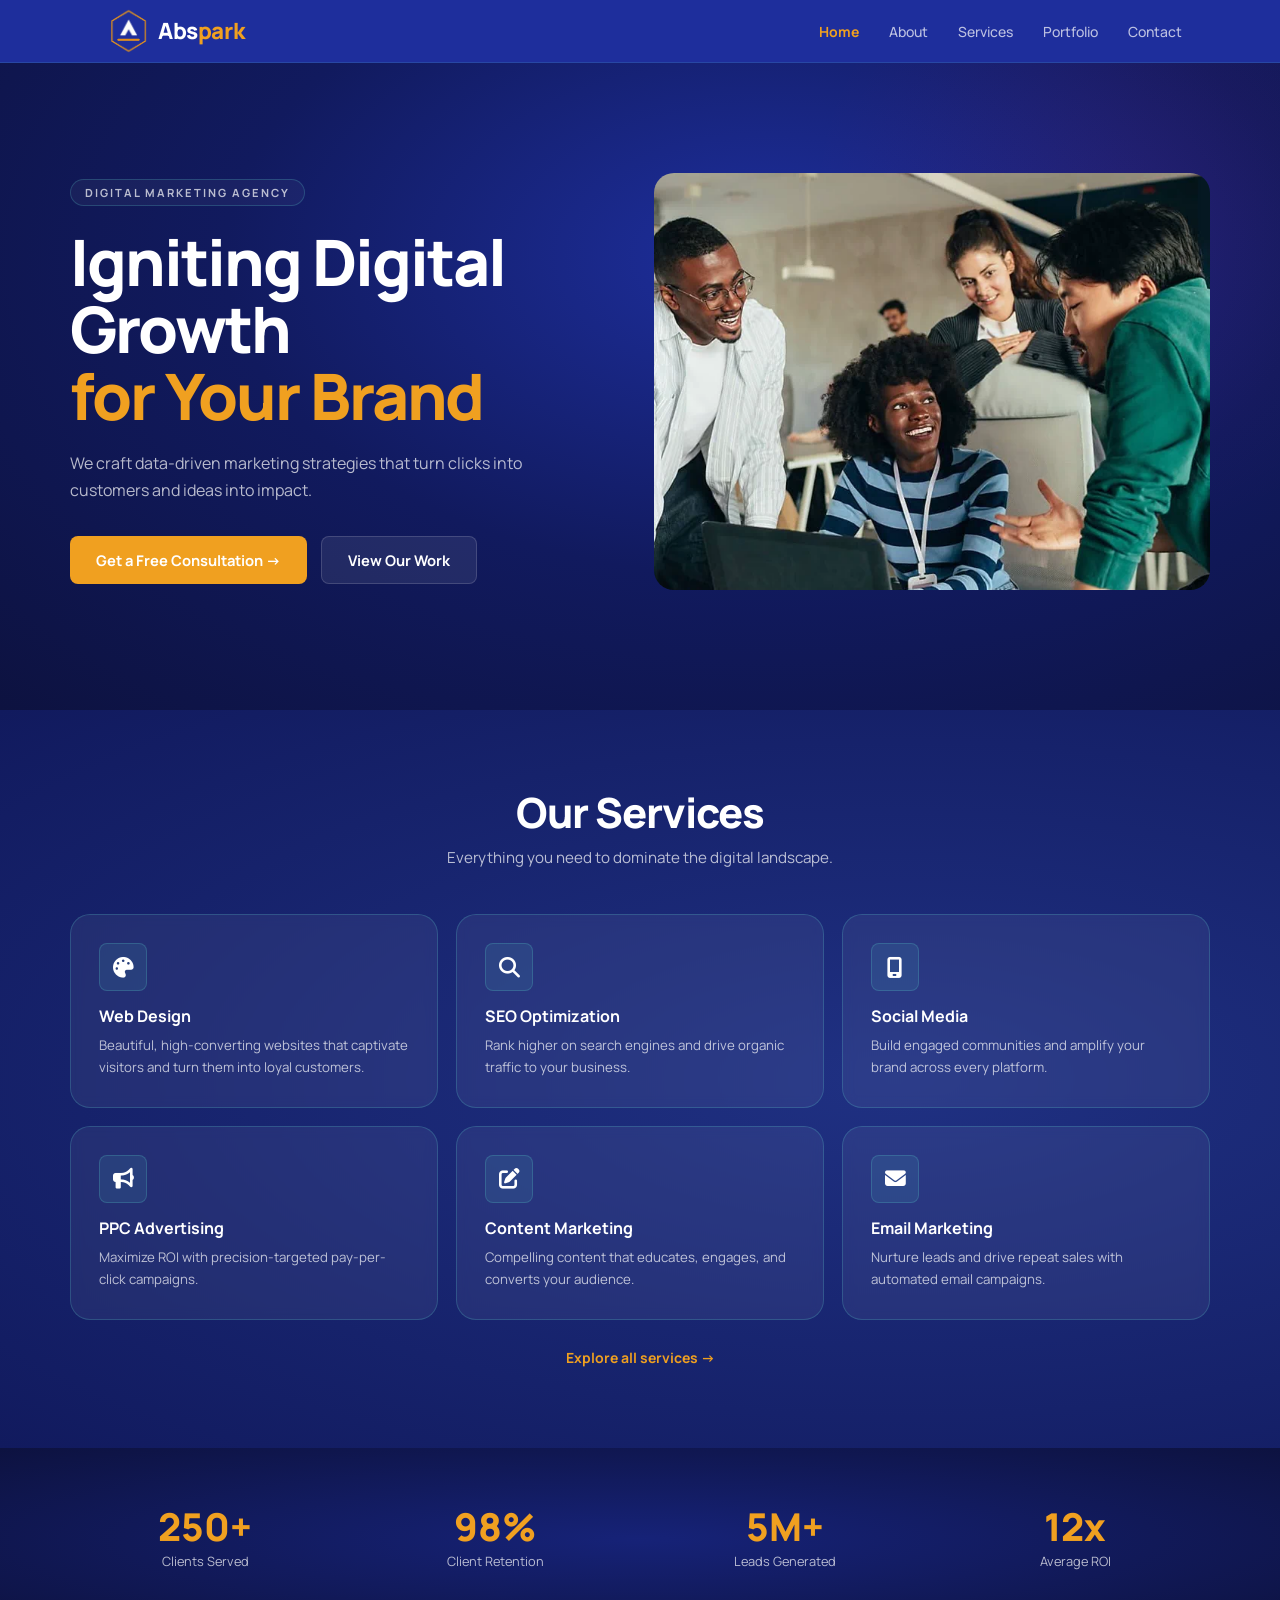
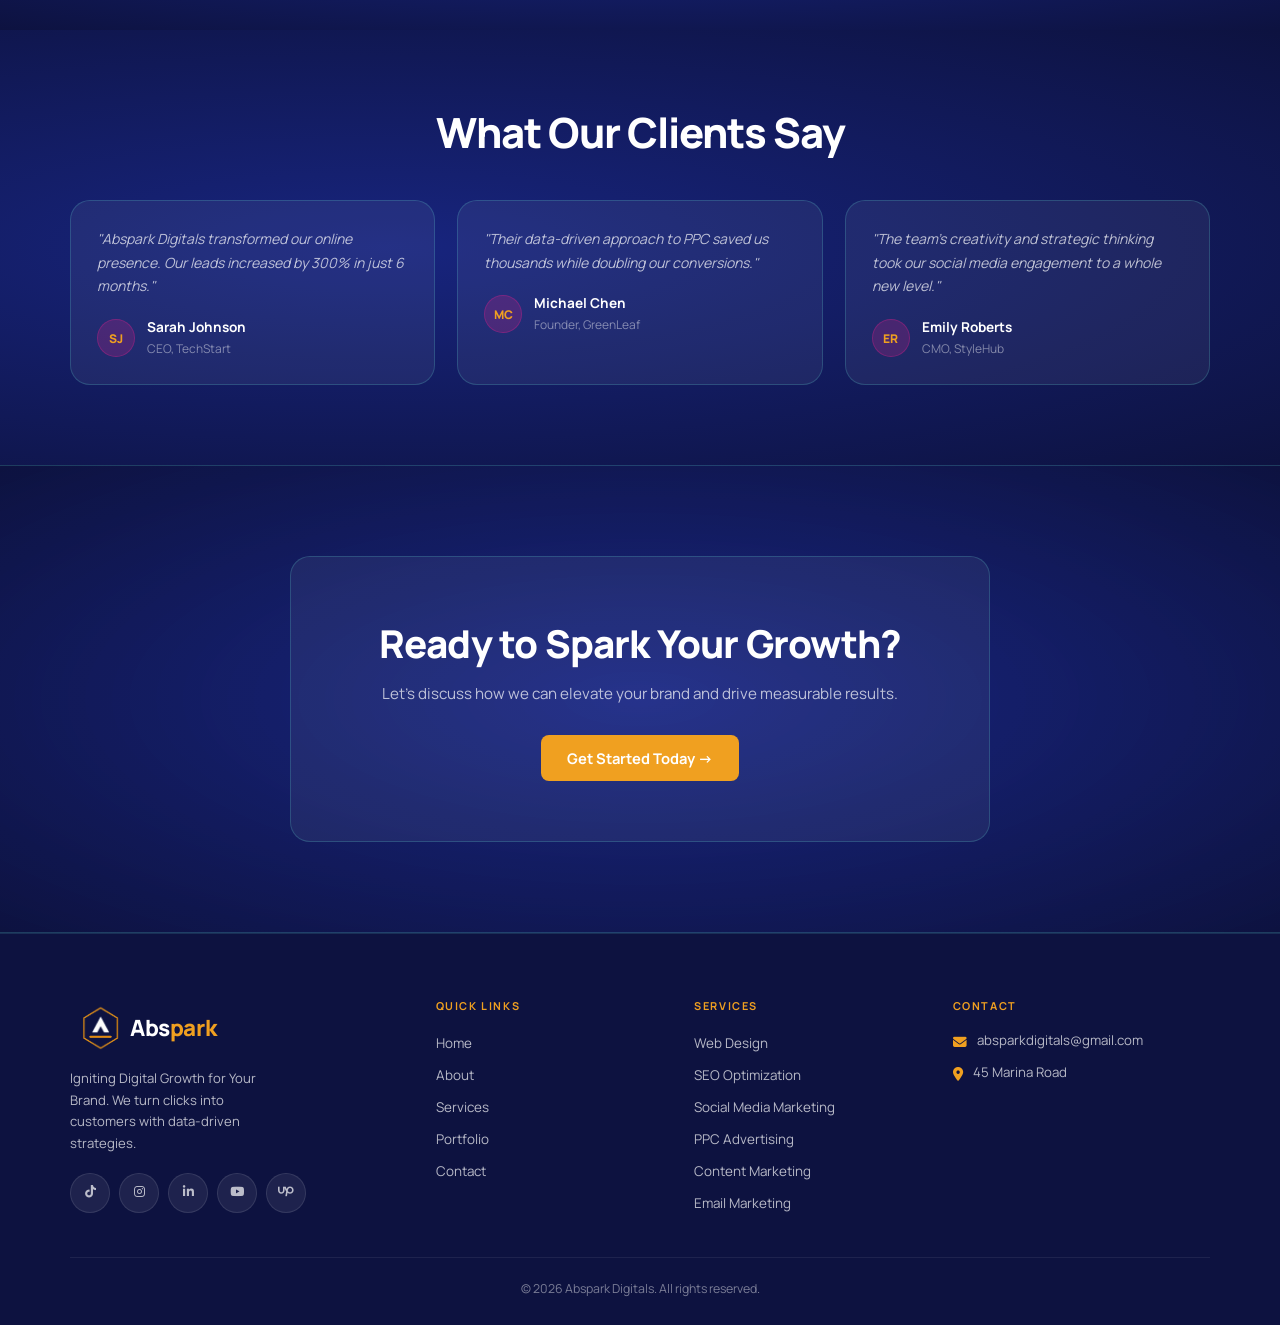
==== commit e51a7491: "Update hero image sizing, service cards, socials, and contact email" ====
--- a/index.html
+++ b/index.html
@@ -21,7 +21,7 @@
 
     .home-hero .hero-grid {
       display: grid;
-      grid-template-columns: 1.1fr 0.9fr;
+      grid-template-columns: 1fr 1fr;
       gap: 28px;
       align-items: center;
     }
@@ -31,22 +31,23 @@
       justify-content: flex-end;
     }
 
-.home-hero .hero-image {
+    .home-hero .hero-image {
       width: 100%;
-      max-width: 420px;
+      max-width: 560px;
       aspect-ratio: 4 / 3;
       height: auto;
       display: block;
       object-fit: cover;
       /* flip to the other way round */
       transform: scaleX(-1);
+      border-radius: 20px;
     }
 
     .home-hero .hero-copy {
       max-width: 640px;
     }
 
-@media (max-width: 860px) {
+    @media (max-width: 860px) {
       .home-hero .hero-grid {
         grid-template-columns: 1fr;
       }
@@ -57,7 +58,7 @@
       }
 
       .home-hero .hero-image {
-        max-width: 520px;
+        max-width: 100%;
       }
     }
 
@@ -227,7 +228,12 @@
   <!-- NAV -->
   <nav>
     <div class="nav-inner">
-      <a href="index.html" class="logo">Abs<span>park</span></a>
+
+      <a href="index.html" class="logo" style="display: flex; align-items: center;"><img
+          src="./images/WhatsApp_Image_2026-07-28_at_6.49.47_PM-removebg-preview.png" alt="" style="width: 60px;">
+        Abs<span>park</span></a>
+
+
       <ul class="nav-links" id="navLinks">
         <li><a href="index.html" class="active">Home</a></li>
         <li><a href="about.html">About</a></li>
@@ -259,6 +265,7 @@
         </div>
 
         <div class="hero-visual" aria-hidden="true">
+          <img src="./images/download.webp" alt="" class="hero-image" />
         </div>
       </div>
     </div>
@@ -273,6 +280,12 @@
           landscape.</p>
       </div>
       <div class="services-grid">
+
+        <div class="card service-card">
+          <div class="icon-box"><i class="fas fa-palette"></i></div>
+          <h3>Web Design</h3>
+          <p>Beautiful, high-converting websites that captivate visitors and turn them into loyal customers.</p>
+        </div>
         <div class="card service-card">
           <div class="icon-box"><i class="fas fa-magnifying-glass"></i></div>
           <h3>SEO Optimization</h3>
@@ -384,15 +397,22 @@
   <footer>
     <div class="footer-grid">
       <div class="footer-brand">
-        <a href="index.html" class="logo">Abs<span>park</span> Digitals</a>
+        <a href="index.html" class="logo" style="display: flex; align-items: center;"><img
+            src="./images/WhatsApp_Image_2026-07-28_at_6.49.47_PM-removebg-preview.png" alt="" style="width: 60px;">
+          Abs<span>park</span></a>
         <p>Igniting Digital Growth for Your Brand. We turn clicks into customers with data-driven strategies.</p>
-        <!-- <div class="socials">
-        <a href="#" aria-label="Chat"><i class="fas fa-comment"></i></a>
-        <a href="#" aria-label="Facebook"><i class="fab fa-facebook-f"></i></a>
-        <a href="#" aria-label="Instagram"><i class="fab fa-instagram"></i></a>
-        <a href="#" aria-label="LinkedIn"><i class="fab fa-linkedin-in"></i></a>
-        <a href="#" aria-label="X"><i class="fab fa-x-twitter"></i></a>
-      </div> -->
+        <div class="socials">
+          <a href="https://www.tiktok.com/@abspark.digitals?_r=1&_t=ZS-98Pm9xiYxRB" aria-label="TikTok" target="_blank"
+            rel="noopener"><i class="fab fa-tiktok"></i></a>
+          <a href="https://www.instagram.com/absparkdigitals1" aria-label="Instagram" target="_blank" rel="noopener"><i
+              class="fab fa-instagram"></i></a>
+          <a href="http://www.linkedin.com/in/yusuffabubakarikeoluwa" aria-label="LinkedIn" target="_blank"
+            rel="noopener"><i class="fab fa-linkedin-in"></i></a>
+          <a href="https://www.youtube.com/@AbsparkDigitals" aria-label="YouTube" target="_blank" rel="noopener"><i
+              class="fab fa-youtube"></i></a>
+          <a href="https://www.upwork.com/freelancers/~01b91fa223d00d0dec" aria-label="Upwork" target="_blank"
+            rel="noopener"><i class="fab fa-upwork"></i></a>
+        </div>
       </div>
       <div class="footer-col">
         <h4>Quick Links</h4>
@@ -407,6 +427,7 @@
       <div class="footer-col">
         <h4>Services</h4>
         <ul>
+          <li><a href="services.html">Web Design</a></li>
           <li><a href="services.html">SEO Optimization</a></li>
           <li><a href="services.html">Social Media Marketing</a></li>
           <li><a href="services.html">PPC Advertising</a></li>
@@ -417,7 +438,7 @@
       <div class="footer-col">
         <h4>Contact</h4>
         <div class="contact-row"><span class="ico"><i
-              class="fas fa-envelope"></i></span><span>absparkdigital.shopifypartner.ca@gmail.com</span></div>
+              class="fas fa-envelope"></i></span><span>absparkdigitals@gmail.com</span></div>
         <!-- <div class="contact-row"><span class="ico"><i class="fas fa-phone"></i></span><span>+1 (555) 123-4567</span></div> -->
         <div class="contact-row"><span class="ico"><i class="fas fa-location-dot"></i></span><span>45 Marina Road</span>
         </div>
--- a/style.css
+++ b/style.css
@@ -354,7 +354,7 @@
   margin-top: 18px;
 }
 .socials a {
-  width: 34px; height: 34px;
+  width: 40px; height: 40px;
   border-radius: 50%;
   background: rgba(255,255,255,0.07);
   border: 1px solid rgba(255,255,255,0.10);
